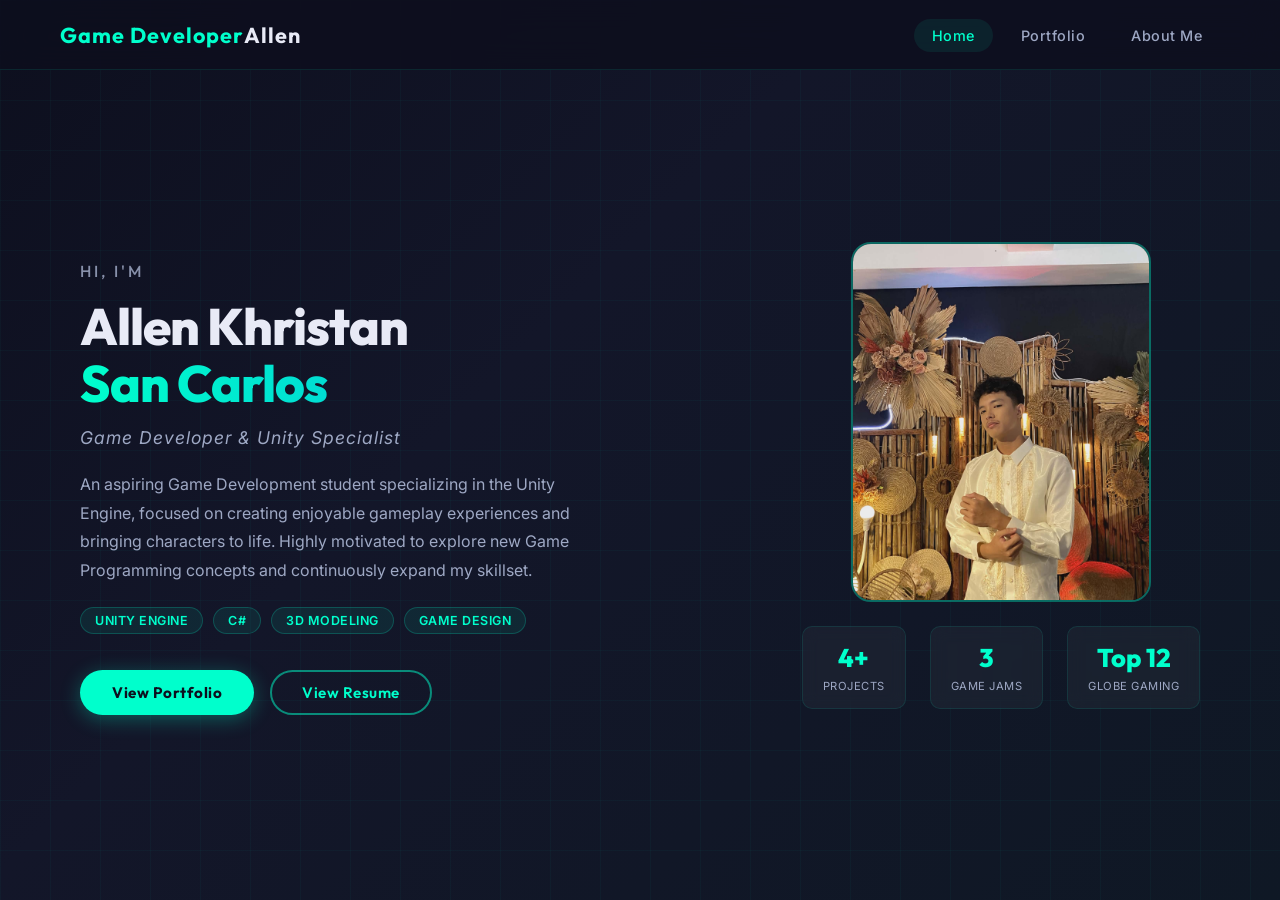
==== index.html @ c73a48d8 "Add files via upload" ====
<!DOCTYPE html>
<html lang="en">

<head>
    <meta charset="UTF-8">
    <meta name="viewport" content="width=device-width, initial-scale=1.0">
    <meta name="description"
        content="Allen Khristan San Carlos – Aspiring Game Developer specializing in the Unity Engine. Explore my portfolio and resume.">
    <link rel="stylesheet" href="css/style.css">
    <title>Allen San Carlos | Game Developer</title>
</head>

<body>

    <!-- ── NAVBAR ─────────────────────────────────────── -->
    <nav>
        <a class="nav-logo" href="index.html">Game Developer<span>Allen</span></a>
        <ul class="nav-links">
            <li><a href="index.html" class="active">Home</a></li>
            <li><a href="games.html">Portfolio</a></li>
            <li><a href="aboutme.html">About Me</a></li>
        </ul>
    </nav>

    <!-- ── HERO ───────────────────────────────────────── -->
    <main class="hero">

        <!-- Left: intro text -->
        <div class="intro">
            <p class="intro-greeting">Hi, I'm</p>
            <h2>Allen Khristan</h2>
            <h1>San Carlos</h1>
            <h3>Game Developer &amp; Unity Specialist</h3>

            <p>
                An aspiring Game Development student specializing in the Unity Engine,
                focused on creating enjoyable gameplay experiences and bringing characters
                to life. Highly motivated to explore new Game Programming concepts and
                continuously expand my skillset.
            </p>

            <div class="intro-tags">
                <span class="tag">Unity Engine</span>
                <span class="tag">C#</span>
                <span class="tag">3D Modeling</span>
                <span class="tag">Game Design</span>
            </div>

            <div class="cta-buttons">
                <button class="btn-primary" onclick="location.href='games.html'">View Portfolio</button>
                <button class="btn-secondary" onclick="location.href='aboutme.html'">View Resume</button>
            </div>
        </div>

        <!-- Right: profile photo + stats -->
        <div class="profile">
            <div class="profile-image-wrap">
                <img src="image/Pogi.jfif" alt="Allen Khristan San Carlos">
            </div>
            <div class="profile-stats">
                <div class="stat-item">
                    <span class="stat-num">4+</span>
                    <span class="stat-label">Projects</span>
                </div>
                <div class="stat-item">
                    <span class="stat-num">3</span>
                    <span class="stat-label">Game Jams</span>
                </div>
                <div class="stat-item">
                    <span class="stat-num">Top 12</span>
                    <span class="stat-label">Globe Gaming</span>
                </div>
            </div>
        </div>

    </main>

</body>

</html>
---- css/style.css ----
@import url('https://fonts.googleapis.com/css2?family=Outfit:wght@300;400;500;600;700;800&family=Inter:wght@300;400;500;600&display=swap');

/* ─── RESET ─────────────────────────────────────────────── */
*,
*::before,
*::after {
    margin: 0;
    padding: 0;
    box-sizing: border-box;
}

/* ─── CSS VARIABLES ─────────────────────────────────────── */
:root {
    --accent: #00ffcc;
    --accent-dim: #00bfa5;
    --bg-dark: #0d0f1e;
    --bg-mid: #161929;
    --bg-card: rgba(255, 255, 255, 0.04);
    --text-main: #e8eaf6;
    --text-muted: #9ea8c4;
    --glow: 0 0 30px rgba(0, 255, 204, 0.25);
    --radius-lg: 20px;
    --radius-sm: 10px;
    --nav-h: 70px;
    --transition: 0.3s cubic-bezier(0.4, 0, 0.2, 1);
}

/* ─── BASE ───────────────────────────────────────────────── */
html {
    scroll-behavior: smooth;
}

body {
    font-family: 'Inter', 'Segoe UI', sans-serif;
    background: var(--bg-dark);
    color: var(--text-main);
    min-height: 100vh;
    overflow-x: hidden;
}

/* Animated background grid */
body::before {
    content: '';
    position: fixed;
    inset: 0;
    background:
        linear-gradient(135deg, #0d0f1e 0%, #131629 40%, #0f1825 100%),
        radial-gradient(ellipse 80% 50% at 50% -20%, rgba(0, 255, 204, 0.12) 0%, transparent 60%);
    z-index: -2;
}

body::after {
    content: '';
    position: fixed;
    inset: 0;
    background-image:
        linear-gradient(rgba(0, 255, 204, 0.03) 1px, transparent 1px),
        linear-gradient(90deg, rgba(0, 255, 204, 0.03) 1px, transparent 1px);
    background-size: 50px 50px;
    z-index: -1;
}

/* ─── NAVBAR ─────────────────────────────────────────────── */
nav {
    position: fixed;
    top: 0;
    left: 0;
    right: 0;
    height: var(--nav-h);
    display: flex;
    align-items: center;
    justify-content: space-between;
    padding: 0 60px;
    background: rgba(13, 15, 30, 0.85);
    backdrop-filter: blur(16px);
    -webkit-backdrop-filter: blur(16px);
    border-bottom: 1px solid rgba(0, 255, 204, 0.1);
    z-index: 100;
}

.nav-logo {
    font-family: 'Outfit', sans-serif;
    font-size: 1.35rem;
    font-weight: 700;
    color: var(--accent);
    letter-spacing: 1px;
    text-decoration: none;
}

.nav-logo span {
    color: var(--text-main);
}

.nav-links {
    display: flex;
    gap: 10px;
    list-style: none;
}

.nav-links a {
    text-decoration: none;
    color: var(--text-muted);
    font-size: 0.9rem;
    font-weight: 500;
    padding: 8px 18px;
    border-radius: 50px;
    transition: var(--transition);
    letter-spacing: 0.5px;
}

.nav-links a:hover,
.nav-links a.active {
    color: var(--accent);
    background: rgba(0, 255, 204, 0.08);
}

/* ─── HERO SECTION ───────────────────────────────────────── */
.hero {
    display: flex;
    align-items: center;
    justify-content: space-between;
    min-height: 100vh;
    padding: calc(var(--nav-h) + 40px) 80px 60px;
    gap: 60px;
}

/* ─── INTRO BOX ──────────────────────────────────────────── */
.intro {
    max-width: 620px;
    animation: fadeSlideLeft 0.9s ease forwards;
}

.intro-greeting {
    font-family: 'Outfit', sans-serif;
    font-size: 1.05rem;
    color: var(--accent);
    font-weight: 500;
    letter-spacing: 3px;
    text-transform: uppercase;
    margin-bottom: 12px;
    opacity: 0.85;
}

.intro h2 {
    font-family: 'Outfit', sans-serif;
    font-size: clamp(2.4rem, 4vw, 3.4rem);
    font-weight: 800;
    color: var(--text-main);
    line-height: 1.1;
    letter-spacing: -1px;
}

.intro h1 {
    font-family: 'Outfit', sans-serif;
    font-size: clamp(2.4rem, 4vw, 3.4rem);
    font-weight: 800;
    background: linear-gradient(90deg, var(--accent), #00b8d9);
    -webkit-background-clip: text;
    -webkit-text-fill-color: transparent;
    background-clip: text;
    line-height: 1.15;
    letter-spacing: -1px;
}

.intro h3 {
    font-size: 1.1rem;
    font-weight: 400;
    color: var(--text-muted);
    margin-top: 14px;
    font-style: italic;
    letter-spacing: 1px;
}

.intro p {
    margin-top: 22px;
    font-size: 1rem;
    color: var(--text-muted);
    line-height: 1.8;
    max-width: 520px;
}

/* Tag chips */
.intro-tags {
    display: flex;
    flex-wrap: wrap;
    gap: 10px;
    margin-top: 22px;
}

.tag {
    background: rgba(0, 255, 204, 0.08);
    border: 1px solid rgba(0, 255, 204, 0.2);
    color: var(--accent);
    font-size: 0.78rem;
    font-weight: 600;
    padding: 5px 14px;
    border-radius: 50px;
    letter-spacing: 0.5px;
    text-transform: uppercase;
}

/* CTA buttons */
.cta-buttons {
    display: flex;
    gap: 16px;
    margin-top: 36px;
    flex-wrap: wrap;
}

.btn-primary {
    background: var(--accent);
    color: #0d0f1e;
    border: none;
    padding: 13px 32px;
    border-radius: 50px;
    font-size: 0.95rem;
    font-weight: 700;
    font-family: 'Outfit', sans-serif;
    cursor: pointer;
    transition: var(--transition);
    letter-spacing: 0.5px;
    box-shadow: 0 4px 20px rgba(0, 255, 204, 0.3);
}

.btn-primary:hover {
    background: #00e6b8;
    transform: translateY(-2px);
    box-shadow: 0 8px 30px rgba(0, 255, 204, 0.45);
}

.btn-secondary {
    background: transparent;
    color: var(--accent);
    border: 2px solid rgba(0, 255, 204, 0.5);
    padding: 11px 30px;
    border-radius: 50px;
    font-size: 0.95rem;
    font-weight: 600;
    font-family: 'Outfit', sans-serif;
    cursor: pointer;
    transition: var(--transition);
    letter-spacing: 0.5px;
}

.btn-secondary:hover {
    background: rgba(0, 255, 204, 0.08);
    border-color: var(--accent);
    transform: translateY(-2px);
}

/* ─── PROFILE SECTION ────────────────────────────────────── */
.profile {
    display: flex;
    flex-direction: column;
    align-items: center;
    gap: 24px;
    animation: fadeSlideRight 0.9s ease forwards;
    flex-shrink: 0;
}

.profile-image-wrap {
    position: relative;
}

/* Static accent border */
.profile-image-wrap::before {
    content: none;
}

.profile-image-wrap::after {
    content: none;
}

.profile img {
    width: 300px;
    height: 360px;
    object-fit: cover;
    border-radius: 20px;
    position: relative;
    z-index: 2;
    display: block;
    border: 2px solid rgba(0, 255, 204, 0.35);
    transition: transform 0.4s ease;
}

.profile-image-wrap:hover img {
    transform: scale(1.02);
}

/* Stats row */
.profile-stats {
    display: flex;
    gap: 24px;
}

.stat-item {
    text-align: center;
    background: var(--bg-card);
    border: 1px solid rgba(0, 255, 204, 0.1);
    border-radius: var(--radius-sm);
    padding: 14px 20px;
    min-width: 80px;
    backdrop-filter: blur(8px);
    transition: var(--transition);
}

.stat-item:hover {
    border-color: rgba(0, 255, 204, 0.35);
    background: rgba(0, 255, 204, 0.06);
}

.stat-num {
    font-family: 'Outfit', sans-serif;
    font-size: 1.6rem;
    font-weight: 800;
    color: var(--accent);
    display: block;
}

.stat-label {
    font-size: 0.7rem;
    color: var(--text-muted);
    text-transform: uppercase;
    letter-spacing: 0.5px;
    margin-top: 2px;
}

/* ─── ANIMATIONS ─────────────────────────────────────────── */
@keyframes fadeSlideLeft {
    from {
        opacity: 0;
        transform: translateX(-40px);
    }

    to {
        opacity: 1;
        transform: translateX(0);
    }
}

@keyframes fadeSlideRight {
    from {
        opacity: 0;
        transform: translateX(40px);
    }

    to {
        opacity: 1;
        transform: translateX(0);
    }
}



/* ─── RESPONSIVE ─────────────────────────────────────────── */
@media (max-width: 900px) {
    .hero {
        flex-direction: column-reverse;
        padding: calc(var(--nav-h) + 30px) 30px 40px;
        text-align: center;
    }

    .intro p {
        max-width: 100%;
    }

    .intro-tags,
    .cta-buttons {
        justify-content: center;
    }

    .profile img {
        width: 220px;
        height: 260px;
    }

    nav {
        padding: 0 24px;
    }
}

@media (max-width: 500px) {
    .profile-stats {
        flex-wrap: wrap;
        justify-content: center;
    }

    .nav-links a {
        padding: 6px 12px;
        font-size: 0.82rem;
    }
}
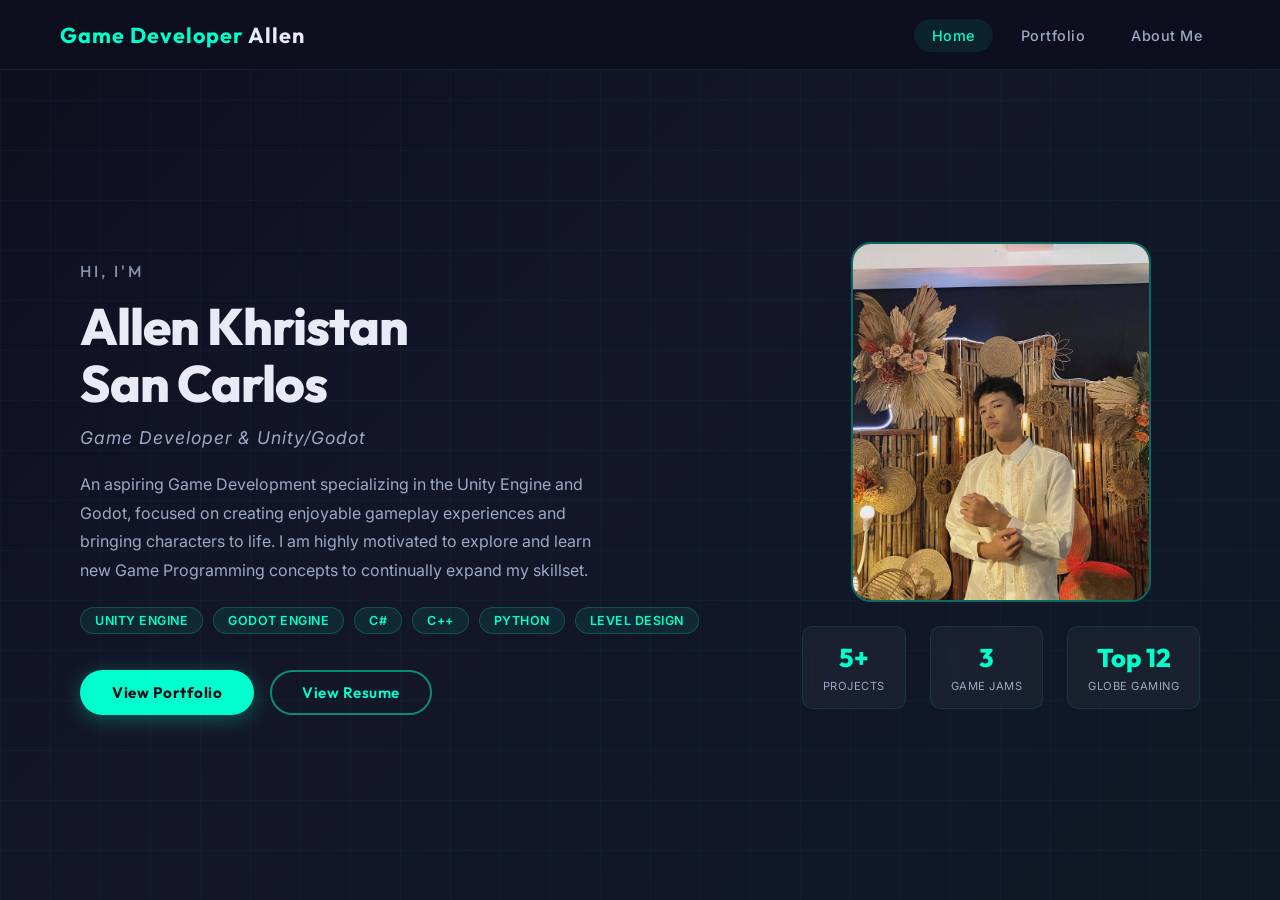
==== commit e86f4a4e: "Goods" ====
--- a/index.html
+++ b/index.html
@@ -14,7 +14,7 @@
 
     <!-- ── NAVBAR ─────────────────────────────────────── -->
     <nav>
-        <a class="nav-logo" href="index.html">Game Developer<span>Allen</span></a>
+        <a class="nav-logo" href="index.html">Game Developer<span> Allen</span></a>
         <ul class="nav-links">
             <li><a href="index.html" class="active">Home</a></li>
             <li><a href="games.html">Portfolio</a></li>
@@ -30,20 +30,22 @@
             <p class="intro-greeting">Hi, I'm</p>
             <h2>Allen Khristan</h2>
             <h1>San Carlos</h1>
-            <h3>Game Developer &amp; Unity Specialist</h3>
+            <h3>Game Developer &amp; Unity/Godot</h3>
 
             <p>
-                An aspiring Game Development student specializing in the Unity Engine,
-                focused on creating enjoyable gameplay experiences and bringing characters
-                to life. Highly motivated to explore new Game Programming concepts and
-                continuously expand my skillset.
+                An aspiring Game Development specializing in the Unity Engine and Godot, focused on
+                creating enjoyable gameplay experiences and bringing characters to life. I am highly
+                motivated to explore and learn new Game Programming concepts to continually expand my
+                skillset.
             </p>
 
             <div class="intro-tags">
                 <span class="tag">Unity Engine</span>
+                <span class="tag">Godot Engine</span>
                 <span class="tag">C#</span>
-                <span class="tag">3D Modeling</span>
-                <span class="tag">Game Design</span>
+                <span class="tag">C++</span>
+                <span class="tag">Python</span>
+                <span class="tag">Level Design</span>
             </div>
 
             <div class="cta-buttons">
@@ -59,7 +61,7 @@
             </div>
             <div class="profile-stats">
                 <div class="stat-item">
-                    <span class="stat-num">4+</span>
+                    <span class="stat-num">5+</span>
                     <span class="stat-label">Projects</span>
                 </div>
                 <div class="stat-item">
--- a/css/style.css
+++ b/css/style.css
@@ -154,9 +154,9 @@
     font-family: 'Outfit', sans-serif;
     font-size: clamp(2.4rem, 4vw, 3.4rem);
     font-weight: 800;
-    background: linear-gradient(90deg, var(--accent), #00b8d9);
+    /* background: linear-gradient(90deg, var(--accent), #00b8d9);
     -webkit-background-clip: text;
-    -webkit-text-fill-color: transparent;
+    -webkit-text-fill-color: transparent; */
     background-clip: text;
     line-height: 1.15;
     letter-spacing: -1px;
